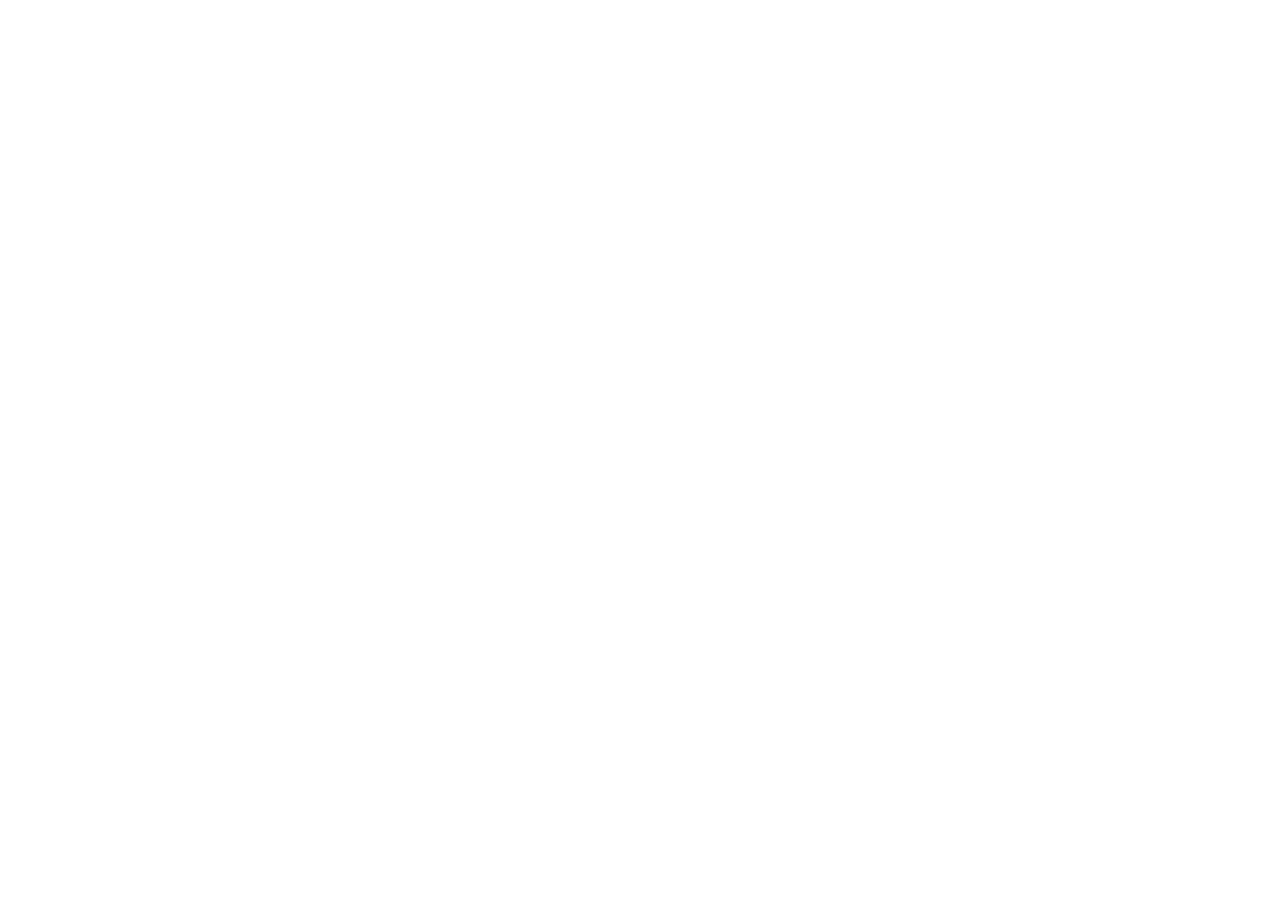
==== index.html @ b0021a40 "Initial commit." ====
<!DOCTYPE html>
<html lang="en">
<head>
	<meta charset="UTF-8">
	<meta name="viewport" content="width=device-width, initial-scale=1.0">
	<meta http-equiv="X-UA-Compatible" content="ie=edge">
	<title>Document</title>
</head>
<body>
	
</body>
</html>
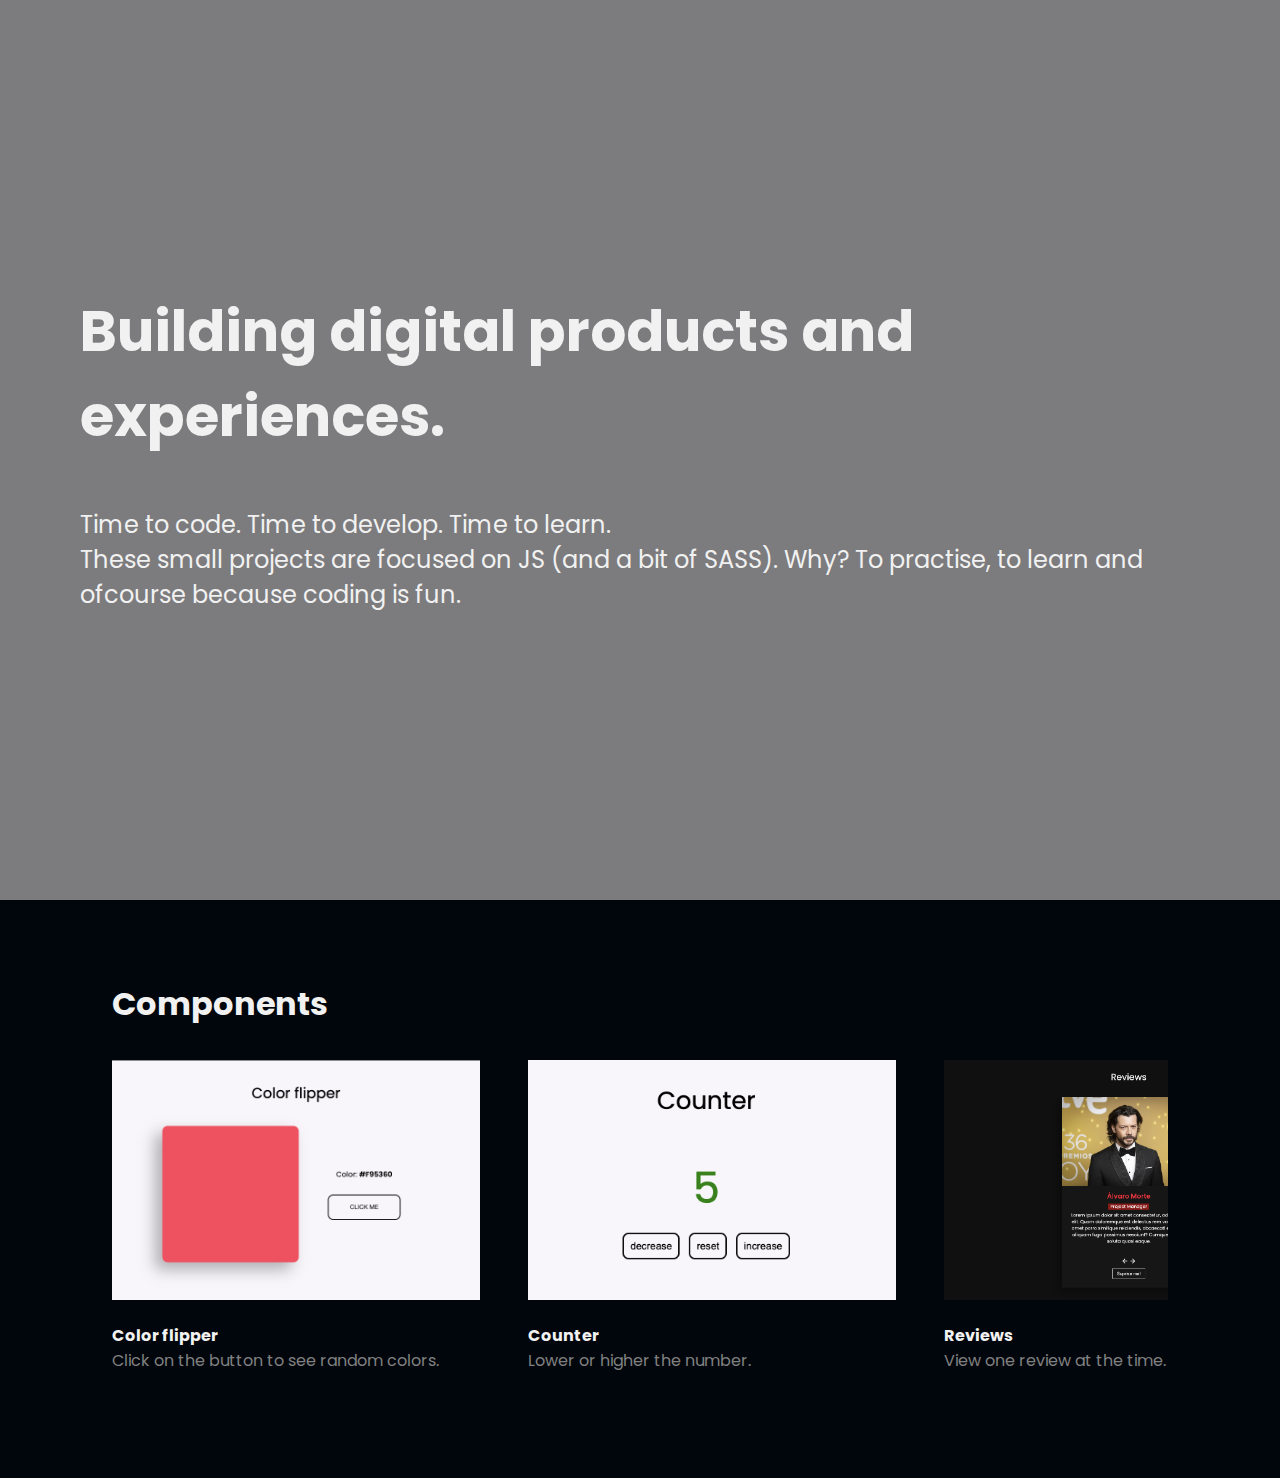
==== commit 6c6738b0: "added overview page on index.html" ====
--- a/index.html
+++ b/index.html
@@ -4,9 +4,56 @@
 	<meta charset="UTF-8">
 	<meta name="viewport" content="width=device-width, initial-scale=1.0">
 	<meta http-equiv="X-UA-Compatible" content="ie=edge">
-	<title>Document</title>
+	<link rel="stylesheet" href="./styles/style.css">
+	<title>Small JS projects</title>
 </head>
 <body>
-	
+	<section class="hero">
+		<div class="hero-image"></div>
+		<div class="hero-content">
+			<h1 class="hero-title">Building digital products and experiences.</h1>
+			<p class="hero-text">
+				Time to code. Time to develop. Time to learn.<br>
+				These small projects are focused on JS (and a bit of SASS). Why? To practise, to learn and ofcourse because coding is fun.
+			</p>
+		</div>
+	</section>
+	<section class="section">
+		<h2 class="section-title">Components</h2>
+		<div class="article-container">
+			<article class="article">
+				<img src="./images/colorflipper.png" class="article-img" alt="Color flipper component">
+				<div class="article-content">
+					<h3 class="article-title">Color flipper</h3>
+					<p class="article-descr">Click on the button to see random colors.</p>
+				</div>
+				<a href="./pages/color-flipper.html" class="article-link" title="View color flipper"></a>
+			</article>
+			<article class="article">
+				<img src="./images/counter.png" class="article-img" alt="">
+				<div class="article-content">
+					<h3 class="article-title">Counter</h3>
+					<p class="article-descr">Lower or higher the number.</p>
+				</div>
+				<a href="./pages/counter.html" class="article-link" title="View the counter"></a>
+			</article>
+			<article class="article">
+				<img src="./images/reviews.png" class="article-img" alt="">
+				<div class="article-content">
+					<h3 class="article-title">Reviews</h3>
+					<p class="article-descr">View one review at the time.</p>
+				</div>
+				<a href="./pages/reviews.html" class="article-link" title="View reviews"></a>
+			</article>
+			<article class="article">
+				<img src="./images/navbar.png" class="article-img" alt="">
+				<div class="article-content">
+					<h3 class="article-title">Navigation bar</h3>
+					<p class="article-descr">Responsive navigation bar with a hamburger on mobile.</p>
+				</div>
+				<a href="./pages/navbar.html" class="article-link" title="View the navigation bar"></a>
+			</article>
+		</div>
+	</section>
 </body>
 </html>--- a/styles/style.css
+++ b/styles/style.css
@@ -0,0 +1,597 @@
+@import url("https://fonts.googleapis.com/css2?family=Poppins:wght@200;400;600&display=swap");
+* {
+  margin: 0;
+  padding: 0;
+  -webkit-box-sizing: border-box;
+          box-sizing: border-box;
+}
+
+body {
+  font-family: 'Poppins', sans-serif;
+}
+
+.hero {
+  position: relative;
+  width: 100vw;
+  height: 100vh;
+}
+
+.hero .hero-image {
+  position: absolute;
+  z-index: -1;
+  top: 0;
+  left: 0;
+  width: 100%;
+  height: 100%;
+  background-image: url("https://images.unsplash.com/photo-1609079332148-ce057e967197?ixlib=rb-4.0.3&ixid=MnwxMjA3fDB8MHxwaG90by1wYWdlfHx8fGVufDB8fHx8&auto=format&fit=crop&w=1170&q=80");
+  background-repeat: no-repeat;
+  background-size: cover;
+  background-position: center;
+  -webkit-box-shadow: inset 0 0 0 2000px rgba(0, 0, 0, 0.5);
+          box-shadow: inset 0 0 0 2000px rgba(0, 0, 0, 0.5);
+}
+
+.hero .hero-content {
+  display: -webkit-box;
+  display: -ms-flexbox;
+  display: flex;
+  -webkit-box-pack: center;
+      -ms-flex-pack: center;
+          justify-content: center;
+  -webkit-box-align: center;
+      -ms-flex-align: center;
+          align-items: center;
+  -webkit-box-orient: vertical;
+  -webkit-box-direction: normal;
+      -ms-flex-direction: column;
+          flex-direction: column;
+  -webkit-box-align: start;
+      -ms-flex-align: start;
+          align-items: flex-start;
+  height: 100%;
+  margin: 0 2rem;
+}
+
+@media (min-width: 768px) {
+  .hero .hero-content {
+    margin: 0 5rem;
+  }
+}
+
+.hero .hero-content .hero-title {
+  color: #F1F1F1;
+  font-size: 1.5rem;
+}
+
+@media (min-width: 768px) {
+  .hero .hero-content .hero-title {
+    font-size: 3.5rem;
+  }
+}
+
+.hero .hero-content .hero-text {
+  color: #F1F1F1;
+  font-size: 1rem;
+  margin-top: 1rem;
+}
+
+@media (min-width: 768px) {
+  .hero .hero-content .hero-text {
+    font-size: 1.5rem;
+    margin-top: 3rem;
+  }
+}
+
+.section {
+  background-color: #01060c;
+  padding: 4rem 2rem;
+}
+
+@media (min-width: 768px) {
+  .section {
+    padding: 5rem 7rem;
+  }
+}
+
+.section .section-title {
+  color: #F1F1F1;
+  margin-bottom: 2rem;
+}
+
+@media (min-width: 768px) {
+  .section .section-title {
+    font-size: 2rem;
+  }
+}
+
+.article-container {
+  display: -webkit-box;
+  display: -ms-flexbox;
+  display: flex;
+  overflow: scroll;
+  gap: 1rem;
+}
+
+@media (min-width: 768px) {
+  .article-container {
+    gap: 3rem;
+  }
+}
+
+.article {
+  position: relative;
+  min-width: 18rem;
+}
+
+@media (min-width: 768px) {
+  .article {
+    min-width: 23rem;
+  }
+}
+
+.article .article-img {
+  width: 100%;
+  height: 15rem;
+  -o-object-fit: cover;
+     object-fit: cover;
+}
+
+.article .article-content {
+  padding-top: 1rem;
+}
+
+.article .article-content .article-title {
+  color: #F1F1F1;
+  font-size: 1rem;
+}
+
+.article .article-content .article-descr {
+  font-size: 1rem;
+  color: #808080;
+}
+
+.article .article-link {
+  position: absolute;
+  z-index: 1;
+  top: 0;
+  left: 0;
+  width: 100%;
+  height: 100%;
+}
+
+body {
+  background-color: #F8F6FA;
+}
+
+.color-flipper-header {
+  margin: 3rem 0 3rem;
+  text-align: center;
+}
+
+.color-flipper-header h1 {
+  font-weight: normal;
+}
+
+.color-flipper-container {
+  display: -webkit-box;
+  display: -ms-flexbox;
+  display: flex;
+  -webkit-box-orient: vertical;
+  -webkit-box-direction: normal;
+      -ms-flex-direction: column;
+          flex-direction: column;
+  -webkit-box-pack: center;
+      -ms-flex-pack: center;
+          justify-content: center;
+  -webkit-box-align: center;
+      -ms-flex-align: center;
+          align-items: center;
+  text-align: center;
+}
+
+@media (min-width: 768px) {
+  .color-flipper-container {
+    -webkit-box-orient: horizontal;
+    -webkit-box-direction: normal;
+        -ms-flex-direction: row;
+            flex-direction: row;
+  }
+}
+
+.color-flipper-container #color-box {
+  background-color: #F1F1F1;
+  -webkit-box-shadow: -1rem 1rem 2rem rgba(16, 16, 16, 0.3);
+          box-shadow: -1rem 1rem 2rem rgba(16, 16, 16, 0.3);
+  border-radius: 0.75rem;
+  width: 18.75rem;
+  height: 18.75rem;
+}
+
+.color-flipper-container .color-flipper-descr {
+  margin-top: 4rem;
+}
+
+@media (min-width: 768px) {
+  .color-flipper-container .color-flipper-descr {
+    margin: 0 4rem 0;
+  }
+}
+
+.color-flipper-container .color-flipper-descr .color-txt {
+  margin-bottom: 2rem;
+}
+
+.color-flipper-container .color-flipper-descr .color-txt .hex-code {
+  font-weight: bold;
+}
+
+.color-flipper-container .color-flipper-descr .btn {
+  color: #101010;
+  background: transparent;
+  width: 10rem;
+  height: 3.5rem;
+  padding: 1rem 0;
+  border-radius: 0.75rem;
+  border: 2px solid #101010;
+}
+
+.color-flipper-container .color-flipper-descr .btn:hover, .color-flipper-container .color-flipper-descr .btn:focus {
+  border-width: 3px;
+}
+
+.counter-container {
+  display: -webkit-box;
+  display: -ms-flexbox;
+  display: flex;
+  -webkit-box-pack: center;
+      -ms-flex-pack: center;
+          justify-content: center;
+  -webkit-box-align: center;
+      -ms-flex-align: center;
+          align-items: center;
+  -webkit-box-orient: vertical;
+  -webkit-box-direction: normal;
+      -ms-flex-direction: column;
+          flex-direction: column;
+}
+
+.counter-container #value {
+  font-size: 3.5rem;
+  margin-bottom: 1rem;
+}
+
+.counter-container .btn {
+  background-color: transparent;
+  padding: 0.5rem;
+  border: solid 2px #101010;
+  border-radius: 0.5rem;
+}
+
+.counter-container .btn:not(:last-child) {
+  margin-right: 0.5rem;
+}
+
+.counter-container .btn:hover, .counter-container .btn:focus {
+  color: #F1F1F1;
+  background-color: #101010;
+}
+
+.bg-reviews {
+  background-color: #101010;
+}
+
+.header {
+  color: #F1F1F1;
+}
+
+.reviews-container {
+  display: -webkit-box;
+  display: -ms-flexbox;
+  display: flex;
+  -webkit-box-pack: center;
+      -ms-flex-pack: center;
+          justify-content: center;
+  -webkit-box-align: center;
+      -ms-flex-align: center;
+          align-items: center;
+  -webkit-box-orient: vertical;
+  -webkit-box-direction: normal;
+      -ms-flex-direction: column;
+          flex-direction: column;
+}
+
+.reviews-container .review {
+  position: relative;
+  color: #F1F1F1;
+  background-color: #161616;
+  -webkit-box-shadow: -1rem 1rem 2rem rgba(0, 0, 0, 0.3);
+          box-shadow: -1rem 1rem 2rem rgba(0, 0, 0, 0.3);
+  max-width: 30rem;
+  margin: 0 1rem 3rem;
+  padding: 21rem 2rem 2rem;
+  text-align: center;
+}
+
+.reviews-container .review .author {
+  color: #DC143C;
+}
+
+.reviews-container .review .reviewer-img {
+  position: absolute;
+  top: 0;
+  left: 0;
+  width: 100%;
+  height: 20rem;
+  -o-object-fit: cover;
+     object-fit: cover;
+}
+
+.reviews-container .review .job {
+  display: table;
+  margin: 0.5rem auto;
+  color: #F1F1F1;
+  background-color: #880808;
+  padding: 0 0.5rem;
+}
+
+.reviews-container .review .reviewer-img, .reviews-container .review #job, .reviews-container .review #text {
+  margin-bottom: 1rem;
+}
+
+.reviews-container .review .description {
+  margin-bottom: 3rem;
+}
+
+.reviews-container .review .btn-container {
+  margin-bottom: 0.5rem;
+}
+
+.reviews-container .review .btn-container .prev-btn, .reviews-container .review .btn-container .next-btn {
+  color: #F1F1F1;
+  background-color: transparent;
+  border: none;
+}
+
+.reviews-container .review .btn-container .prev-btn:hover, .reviews-container .review .btn-container .prev-btn:focus, .reviews-container .review .btn-container .next-btn:hover, .reviews-container .review .btn-container .next-btn:focus {
+  color: #DC143C;
+}
+
+.reviews-container .review .btn-container .prev-btn .material-symbols-outlined, .reviews-container .review .btn-container .next-btn .material-symbols-outlined {
+  font-weight: bold;
+}
+
+.reviews-container .review .random-btn {
+  color: #F1F1F1;
+  font-size: 1rem;
+  background-color: transparent;
+  border: 2px solid #F1F1F1;
+  padding: 0.5rem 1rem;
+}
+
+.reviews-container .review .random-btn:hover, .reviews-container .review .random-btn:focus {
+  color: #DC143C;
+  border-color: #DC143C;
+}
+
+.bg-navbar {
+  background-color: #101010;
+}
+
+.navbar {
+  background-color: #161616;
+  padding: 1rem;
+}
+
+.navbar .nav-header {
+  display: -webkit-box;
+  display: -ms-flexbox;
+  display: flex;
+  -webkit-box-pack: center;
+      -ms-flex-pack: center;
+          justify-content: center;
+  -webkit-box-align: center;
+      -ms-flex-align: center;
+          align-items: center;
+  -webkit-box-orient: horizontal;
+  -webkit-box-direction: normal;
+      -ms-flex-direction: row;
+          flex-direction: row;
+  -webkit-box-pack: justify;
+      -ms-flex-pack: justify;
+          justify-content: space-between;
+}
+
+.navbar .nav-header .logo {
+  width: 3rem;
+}
+
+.navbar .nav-header .nav-toggle {
+  all: unset;
+  -webkit-transition: linear transform 300ms;
+  transition: linear transform 300ms;
+}
+
+.navbar .nav-header .nav-toggle:hover {
+  -webkit-transform: rotate(90deg);
+          transform: rotate(90deg);
+}
+
+.navbar .nav-header .nav-toggle .nav-icon {
+  color: #F1F1F1;
+  font-size: 1.5rem;
+}
+
+.navbar .links {
+  height: 0;
+  overflow: hidden;
+  -webkit-transition: height 1s;
+  transition: height 1s;
+  list-style-type: none;
+}
+
+.navbar .links .link {
+  margin-top: 1rem;
+}
+
+.navbar .links .link:first-child {
+  margin-top: 2rem;
+}
+
+.navbar .links .link a {
+  color: #808080;
+  text-decoration: none;
+}
+
+.navbar .links .link a:hover {
+  color: #F1F1F1;
+  border-left: solid 2px #F1F1F1;
+  padding-left: 0.5rem;
+}
+
+.navbar .show-links {
+  height: 12rem;
+}
+
+.navbar .socials {
+  display: none;
+}
+
+@media (min-width: 768px) {
+  .navbar {
+    display: -webkit-box;
+    display: -ms-flexbox;
+    display: flex;
+    -webkit-box-pack: center;
+        -ms-flex-pack: center;
+            justify-content: center;
+    -webkit-box-align: center;
+        -ms-flex-align: center;
+            align-items: center;
+    -webkit-box-orient: horizontal;
+    -webkit-box-direction: normal;
+        -ms-flex-direction: row;
+            flex-direction: row;
+    -webkit-box-pack: justify;
+        -ms-flex-pack: justify;
+            justify-content: space-between;
+  }
+  .navbar .nav-header .nav-toggle {
+    display: none;
+  }
+  .navbar .links {
+    display: -webkit-box;
+    display: -ms-flexbox;
+    display: flex;
+    -webkit-box-pack: center;
+        -ms-flex-pack: center;
+            justify-content: center;
+    -webkit-box-align: center;
+        -ms-flex-align: center;
+            align-items: center;
+    -webkit-box-orient: horizontal;
+    -webkit-box-direction: normal;
+        -ms-flex-direction: row;
+            flex-direction: row;
+    height: auto;
+    margin: 0 3rem;
+  }
+  .navbar .links .link {
+    margin: 0 1rem;
+  }
+  .navbar .links .link:first-child {
+    margin-top: 0;
+  }
+  .navbar .links .link a:hover {
+    border-left: none;
+    border-bottom: solid 2px #F1F1F1;
+    padding: 0 0 0.5rem 0;
+  }
+  .navbar .socials {
+    display: -webkit-box;
+    display: -ms-flexbox;
+    display: flex;
+    -webkit-box-pack: center;
+        -ms-flex-pack: center;
+            justify-content: center;
+    -webkit-box-align: center;
+        -ms-flex-align: center;
+            align-items: center;
+    -webkit-box-orient: horizontal;
+    -webkit-box-direction: normal;
+        -ms-flex-direction: row;
+            flex-direction: row;
+    list-style-type: none;
+  }
+  .navbar .socials .social:not(:first-child) {
+    margin: 0 0 0 0.5rem;
+  }
+  .navbar .socials .social .social-icon {
+    color: #888FF5;
+    font-size: 1.25rem;
+  }
+  .navbar .socials .social .social-icon:hover {
+    color: #F1F1F1;
+  }
+}
+
+.countdown-timer {
+  background-image: url("../images/snowy-mountains.jpg");
+  background-size: cover;
+  background-position: center center;
+  min-height: 100vh;
+  display: -webkit-box;
+  display: -ms-flexbox;
+  display: flex;
+  -webkit-box-orient: vertical;
+  -webkit-box-direction: normal;
+      -ms-flex-direction: column;
+          flex-direction: column;
+  -webkit-box-align: center;
+      -ms-flex-align: center;
+          align-items: center;
+  -webkit-box-sizing: border-box;
+          box-sizing: border-box;
+  margin: 3rem 1rem;
+}
+
+.countdown-timer h1 {
+  font-weight: normal;
+  font-size: 2rem;
+}
+
+.countdown-timer .countdown-container {
+  display: -webkit-box;
+  display: -ms-flexbox;
+  display: flex;
+}
+
+.countdown-timer .countdown-container .counter {
+  text-align: center;
+}
+
+.countdown-timer .countdown-container .counter .number {
+  font-weight: bold;
+  font-size: 1.5rem;
+  line-height: 1;
+  margin: 0 2rem;
+}
+
+@media (min-width: 768px) {
+  .countdown-timer .countdown-container .counter .number {
+    font-size: 3.5rem;
+  }
+}
+
+.countdown-timer .countdown-container .counter .time-unit {
+  font-size: 1rem;
+}
+
+.header {
+  margin: 3rem 0 3rem;
+  text-align: center;
+}
+
+.header h1 {
+  font-weight: normal;
+}
+/*# sourceMappingURL=style.css.map */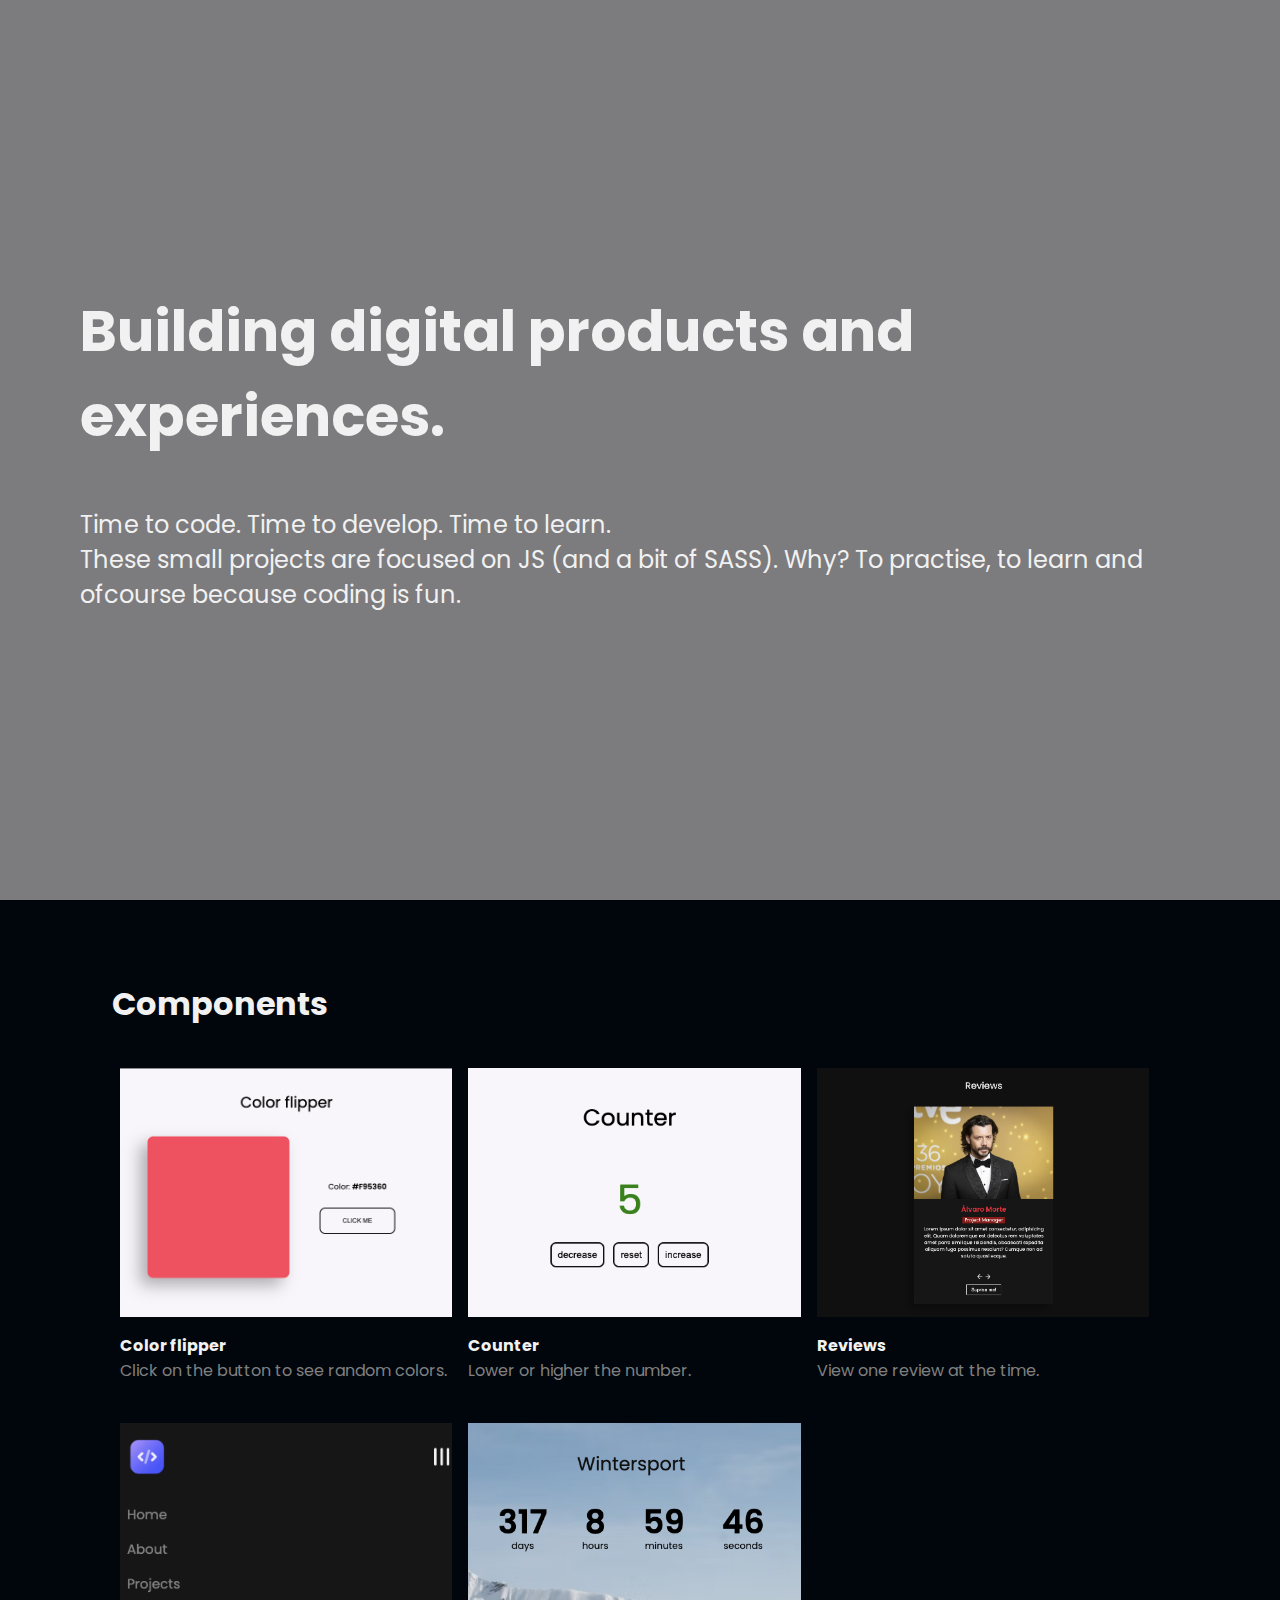
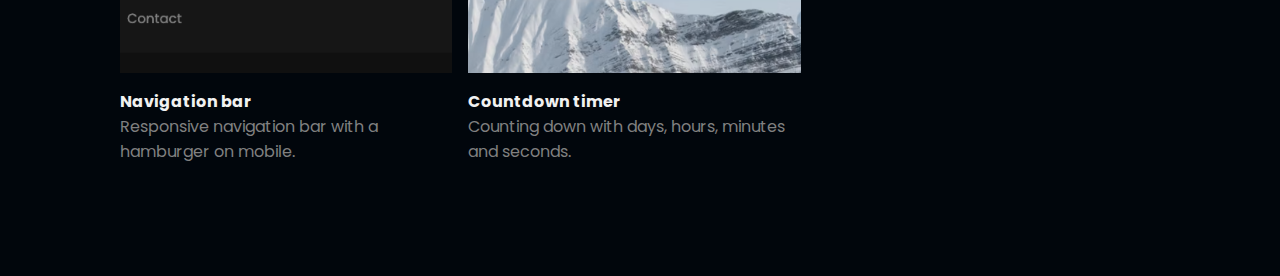
==== commit 690c3699: "improvement: show all article items in responsive grid" ====
--- a/index.html
+++ b/index.html
@@ -22,36 +22,54 @@
 		<h2 class="section-title">Components</h2>
 		<div class="article-container">
 			<article class="article">
-				<img src="./images/colorflipper.png" class="article-img" alt="Color flipper component">
+				<div class="ratio-img-box">
+					<img src="./images/colorflipper.png" class="article-img" alt="Color flipper thumbnail">
+				</div>
 				<div class="article-content">
 					<h3 class="article-title">Color flipper</h3>
 					<p class="article-descr">Click on the button to see random colors.</p>
 				</div>
-				<a href="./pages/color-flipper.html" class="article-link" title="View color flipper"></a>
+				<a href="./components/color-flipper.html" class="article-link" title="View color flipper"></a>
 			</article>
 			<article class="article">
-				<img src="./images/counter.png" class="article-img" alt="">
+				<div class="ratio-img-box">
+					<img src="./images/counter.png" class="article-img" alt="Counter thumbnail">
+				</div>
 				<div class="article-content">
 					<h3 class="article-title">Counter</h3>
 					<p class="article-descr">Lower or higher the number.</p>
 				</div>
-				<a href="./pages/counter.html" class="article-link" title="View the counter"></a>
+				<a href="./components/counter.html" class="article-link" title="View the counter"></a>
 			</article>
 			<article class="article">
-				<img src="./images/reviews.png" class="article-img" alt="">
+				<div class="ratio-img-box">
+					<img src="./images/reviews.png" class="article-img" alt="Reviews thumbnail">
+				</div>
 				<div class="article-content">
 					<h3 class="article-title">Reviews</h3>
 					<p class="article-descr">View one review at the time.</p>
 				</div>
-				<a href="./pages/reviews.html" class="article-link" title="View reviews"></a>
+				<a href="./components/reviews.html" class="article-link" title="View reviews"></a>
 			</article>
 			<article class="article">
-				<img src="./images/navbar.png" class="article-img" alt="">
+				<div class="ratio-img-box">
+					<img src="./images/navbar.png" class="article-img" alt="Navigation bar thumbnail">
+				</div>
 				<div class="article-content">
 					<h3 class="article-title">Navigation bar</h3>
 					<p class="article-descr">Responsive navigation bar with a hamburger on mobile.</p>
 				</div>
-				<a href="./pages/navbar.html" class="article-link" title="View the navigation bar"></a>
+				<a href="./components/navbar.html" class="article-link" title="View the navigation bar"></a>
+			</article>
+			<article class="article">
+				<div class="ratio-img-box">
+					<img src="./images/countdown-timer.png" class="article-img" alt="Countdown timer thumbnail">
+				</div>
+				<div class="article-content">
+					<h3 class="article-title">Countdown timer</h3>
+					<p class="article-descr">Counting down with days, hours, minutes and seconds.</p>
+				</div>
+				<a href="./components/countdown-timer.html" class="article-link" title="View the countdown timer"></a>
 			</article>
 		</div>
 	</section>
--- a/styles/style.css
+++ b/styles/style.css
@@ -108,30 +108,37 @@
   display: -webkit-box;
   display: -ms-flexbox;
   display: flex;
-  overflow: scroll;
-  gap: 1rem;
-}
-
-@media (min-width: 768px) {
-  .article-container {
-    gap: 3rem;
-  }
+  -ms-flex-wrap: wrap;
+      flex-wrap: wrap;
 }
 
 .article {
   position: relative;
-  min-width: 18rem;
+  -ms-flex-preferred-size: 100%;
+      flex-basis: 100%;
+  padding: 0.5rem 0.5rem 2rem;
 }
 
 @media (min-width: 768px) {
   .article {
-    min-width: 23rem;
-  }
-}
-
-.article .article-img {
+    -ms-flex-preferred-size: 33%;
+        flex-basis: 33%;
+  }
+}
+
+.article .ratio-img-box {
+  height: 0;
+  overflow: hidden;
+  padding-top: calc(3 / 4 * 100%);
+  position: relative;
+}
+
+.article .ratio-img-box .article-img {
+  position: absolute;
+  top: 0;
+  left: 0;
   width: 100%;
-  height: 15rem;
+  height: 100%;
   -o-object-fit: cover;
      object-fit: cover;
 }
@@ -161,15 +168,6 @@
 
 body {
   background-color: #F8F6FA;
-}
-
-.color-flipper-header {
-  margin: 3rem 0 3rem;
-  text-align: center;
-}
-
-.color-flipper-header h1 {
-  font-weight: normal;
 }
 
 .color-flipper-container {
@@ -278,10 +276,6 @@
 
 .bg-reviews {
   background-color: #101010;
-}
-
-.header {
-  color: #F1F1F1;
 }
 
 .reviews-container {
@@ -535,9 +529,10 @@
 }
 
 .countdown-timer {
-  background-image: url("../images/snowy-mountains.jpg");
+  background-image: url("https://images.unsplash.com/photo-1438175559191-5b41197d0d26?ixlib=rb-4.0.3&ixid=MnwxMjA3fDB8MHxwaG90by1wYWdlfHx8fGVufDB8fHx8&auto=format&fit=crop&w=1170&q=80");
   background-size: cover;
-  background-position: center center;
+  background-repeat: no-repeat;
+  background-position: top center;
   min-height: 100vh;
   display: -webkit-box;
   display: -ms-flexbox;
@@ -551,12 +546,6 @@
           align-items: center;
   -webkit-box-sizing: border-box;
           box-sizing: border-box;
-  margin: 3rem 1rem;
-}
-
-.countdown-timer h1 {
-  font-weight: normal;
-  font-size: 2rem;
 }
 
 .countdown-timer .countdown-container {
@@ -589,9 +578,15 @@
 .header {
   margin: 3rem 0 3rem;
   text-align: center;
+  color: #101010;
+}
+
+.header.is-white {
+  color: #F1F1F1;
 }
 
 .header h1 {
+  font-size: 2rem;
   font-weight: normal;
 }
 /*# sourceMappingURL=style.css.map */